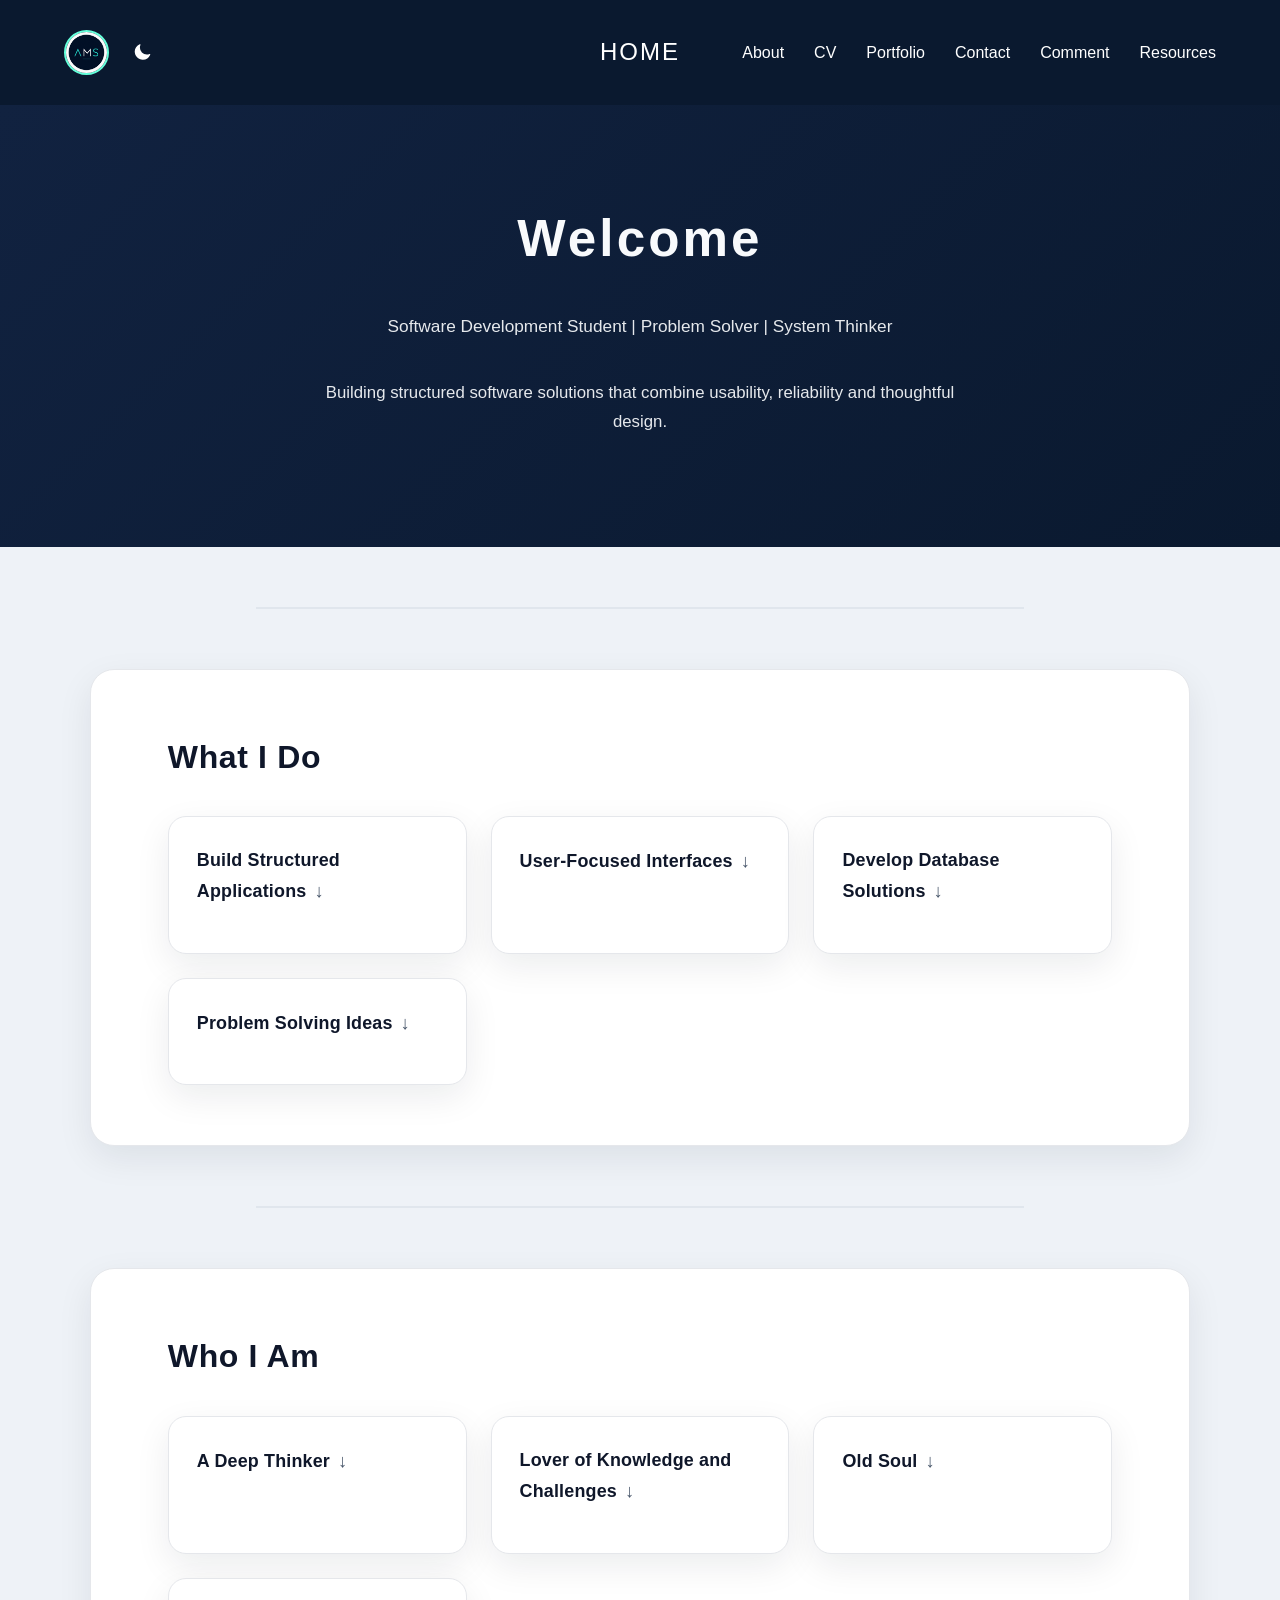
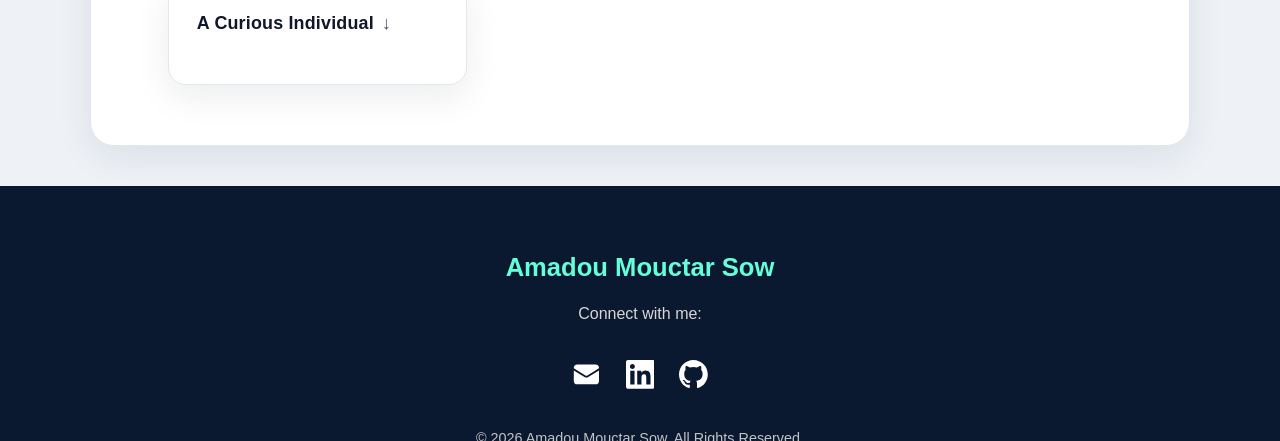
==== index.html @ 2d2f686d "Add files via upload" ====
<!DOCTYPE html>
<html lang="en">
<head>
<meta charset="UTF-8">
<title>Home | Amadou Mouctar Sow</title>
<meta name="viewport" content="width=device-width, initial-scale=1.0">
<meta name="referrer" content="strict-origin-when-cross-origin">
<link rel="icon" type="image/png" sizes="32x32" href="assets/images/logo_2.png?v=1">
<link rel="icon" type="image/png" sizes="16x16" href="assets/images/logo_2.png?v=1">
<link rel="apple-touch-icon" href="assets/images/logo_2.png?v=1">
<!--css-->
<link rel="stylesheet" href="assets/index/index.css">
<!--logo-->
<link rel="icon" type="image/svg+xml" href="assets/images/logo_2.png?v=1">
<!--darkmode-->
<link rel="stylesheet" href="assets/darkmode/darkmode.css"><script>if(localStorage.getItem("theme")==="dark")document.documentElement.classList.add("dark-mode");</script>
</head>

<body>

<!-- ================= NAVIGATION ================= -->
<nav class="navbar" role="navigation" aria-label="Main Navigation">
    <div class="nav-container">
        <div class="nav-brand">
            <!--logo top nav-->
            <a href="index.html" class="logo">
                <img src="assets/images/logo_2.png" alt="Amadou Mouctar Sow" class="logo-img">
            </a>
            <button id="darkModeToggle" aria-label="Toggle dark mode" class="dark-toggle" data-icon="moon"></button>
        </div>
        <div class="page-title">Home</div>
        <ul class="nav-links">
            <li><a href="../Webpage-main/webPages/about.html">About</a></li>
            <li><a href="../Webpage-main/webPages/cv.html">CV</a></li>
            <li><a href="../Webpage-main/webPages/portfolio.html">Portfolio</a></li>
            <li><a href="../Webpage-main/webPages/contact.html">Contact</a></li>
            <li><a href="../Webpage-main/webPages/comment.html">Comment</a></li>
            <li><a href="../Webpage-main/webPages/Saveforlater.html">Resources</a></li>
        </ul>
    </div>
</nav>

<!-- ================= HERO ================= -->
<header class="about-hero" role="banner">
    <h1>Welcome</h1>
    <p>Software Development Student | Problem Solver | System Thinker</p>
<p style='text-align:center;padding:20px 40px;font-size:1.05rem;'>Building structured software solutions that combine usability, reliability and thoughtful design.</p></header>

<hr class="section-divider">

<main>

<!-- ================= WHAT I DO ================= -->
<section class="skills-section" aria-labelledby="skills-heading">
    <h2 id="skills-heading">What I Do</h2>

    <div class="skills-grid">

        <!-- CARD 1 -->
        <article class="skill-card" tabindex="0" role="button" aria-expanded="false">
            <h3>Build Structured Applications</h3>
            <div class="skill-desc" aria-hidden="true">
                <p>
                    Creating applications, software and programs that are tailor-suited 
                    to fulfil client requirements, with a strong focus on structure, 
                    maintainability, and efficiency.
                </p>
            </div>
        </article>

        <!-- CARD 2 -->
        <article class="skill-card" tabindex="0" role="button" aria-expanded="false">
            <h3>User-Focused Interfaces</h3>
            <div class="skill-desc" aria-hidden="true">
                <p>
                    Designing systems with usability and accessibility in mind, ensuring 
                    intuitive interaction and a positive user experience.
                </p>
            </div>
        </article>

        <!-- CARD 3 -->
        <article class="skill-card" tabindex="0" role="button" aria-expanded="false">
            <h3>Develop Database Solutions</h3>
            <div class="skill-desc" aria-hidden="true">
                <p>
                    Building efficient data structures that support storage, retrieval, 
                    and long-term scalability of information systems.
                </p>
            </div>
        </article>

        <!-- CARD 4 -->
        <article class="skill-card" tabindex="0" role="button" aria-expanded="false">
            <h3>Problem Solving Ideas</h3>
            <div class="skill-desc" aria-hidden="true">
                <p>
                    Applying stakeholder requirements and available technologies to 
                    design structured, effective and practical solutions.
                </p>
            </div>
        </article>

    </div>
</section>

<hr class="section-divider">

<!-- ================= WHO I AM ================= -->
<section class="skills-section" aria-labelledby="identity-heading">
    <h2 id="identity-heading">Who I Am</h2>

    <div class="skills-grid">

        <!-- CARD 1 -->
        <article class="skill-card" tabindex="0" role="button" aria-expanded="false">
            <h3>A Deep Thinker</h3>
            <div class="skill-desc" aria-hidden="true">
                <p>
                    I am seldom satisfied with surface-level understanding. I explore 
                    topics in depth to gain meaningful and well-rounded insights.
                </p>
                <small>
                    “Question deeply to separate truth from illusion.” — Inspired by Carl Sagan
                </small>
            </div>
        </article>

        <!-- CARD 2 -->
        <article class="skill-card" tabindex="0" role="button" aria-expanded="false">
            <h3>Lover of Knowledge and Challenges</h3>
            <div class="skill-desc" aria-hidden="true">
                <p>
                    I actively seek opportunities to learn, apply knowledge, and grow 
                    through challenges and continuous improvement.
                </p>
                <small>
                    “Develop a passion for learning. If you do, you will never cease to grow.” — Anthony J. D’Angelo
                </small>
            </div>
        </article>

        <!-- CARD 3 -->
        <article class="skill-card" tabindex="0" role="button" aria-expanded="false">
            <h3>Old Soul</h3>
            <div class="skill-desc" aria-hidden="true">
                <p>
                    I value simplicity, meaningful conversations, and the depth of 
                    human connection over superficial experiences.
                </p>
                <small>
                    “Richness is not having many possessions, but being content within oneself.” — Prophet Muhammad ﷺ
                </small>
            </div>
        </article>

        <!-- CARD 4 -->
        <article class="skill-card" tabindex="0" role="button" aria-expanded="false">
            <h3>A Curious Individual</h3>
            <div class="skill-desc" aria-hidden="true">
                <p>
                    I am driven by curiosity and a desire to continuously explore, 
                    understand, and expand my knowledge of the world.
                </p>
                <small>
                    “I have no special talents. I am only very, very curious.” — Albert Einstein
                </small>
            </div>
        </article>

    </div>
</section>

</main>

<!-- ================= FOOTER ================= -->

<footer class="footer">
    <p class="footer-name">Amadou Mouctar Sow</p>
    <p class="footer-text">Connect with me:</p>
    <div class="footer-social">

        <!-- Email -->
        <a href="mailto:horizonsow@gmail.com" aria-label="Email" data-icon="envelope"></a>

        <!-- LinkedIn -->
        <a href="https://www.linkedin.com/in/amadou-sow-9b490b203"
           target="_blank"
           rel="noopener noreferrer"
           aria-label="LinkedIn"
           data-icon="linkedin"></a>

        <!-- GitHub -->
        <a href="https://github.com/darkhorizonfxr53"
           target="_blank"
           rel="noopener noreferrer"
           aria-label="GitHub"
           data-icon="github"></a>

    </div>

    <p class="footer-copy">© 2026 Amadou Mouctar Sow. All Rights Reserved.</p>

</footer>

<button id="backToTop" aria-label="Back to top">↑</button>
<!--JS files-->
<script src="../Webpage-main/assets/index/index.js"></script>
<script src="../Webpage-main/assets/icons/icons.js"></script>
<script src="../Webpage-main/assets/darkmode/darkmode.js"></script>

</body>
</html>
---- assets/index/index.css ----
/* ============================= */
/* 1. RESET & BASE STYLES */
/* ============================= */

* {
    margin: 0;
    padding: 0;
    box-sizing: border-box;
}

body {
    font-family: 'Segoe UI', Tahoma, Geneva, Verdana, sans-serif;
    background-color: var(--bg);
    color: var(--text);
    line-height: 1.7;
    transition: background 0.35s ease, color 0.35s ease;
}

/* ============================= */
/* 2. NAVIGATION */
/* ============================= */

.navbar {
    background-color: var(--navbar);
    padding: 18px 0;
    position: sticky;
    top: 0;
    z-index: 1000;
    backdrop-filter: blur(1000px);
    padding: 30px 0;
    transition: all 0.4s ease;
}

.nav-links{
    justify-self: end;
}

.nav-container {
    width: 90%;
    margin: auto;
    display: grid;
    grid-template-columns: 1fr auto 1fr;
    align-items: center;
}

.logo {
    display: flex;
    align-items: center;
    text-decoration: none;
}

.logo-img {
    width: 45px;
    height: 45px;
    border-radius: 50%;
    object-fit: cover;
    border: 2px solid #64ffda;
    transition: all 0.3s ease;
}

.logo-img:hover {
    transform: scale(1.1);
}

.navbar.shrink .logo-img {
    width: 40px;
    height: 40px;
}
.page-title{
    color: white;
    font-size: 1.5rem;
    font-weight: 500;
    letter-spacing: 2px;
    padding: 0 40px;
    text-transform: uppercase;
    transition: all 0.4s ease;
}

.nav-links {
    list-style: none;
    display: flex;
    gap: 30px;
    justify-self: end;
}

.nav-links a {
    text-decoration: none;
    color: white;
    font-weight: 500;
    transition: color 0.3s ease;
}

.nav-links a:hover,
.nav-links .active {
    color: #64ffda;
}

/* ============================= */
/* 3. Shrunk navbar */
/* ============================= */
.navbar.shrink {
    padding: 12px 0;
}

.navbar.shrink .logo {
    font-size: 1rem;
}

.navbar.shrink .page-title {
    font-size: 1.1rem;
    letter-spacing: 1px;
    padding: 0 20px;
}
.navbar.shrink .nav-links{
    gap: 20px;
}

/* ============================= */
/* 3. HERO SECTION */
/* ============================= */

.about-hero {
    background: linear-gradient(135deg, #0f172a, #112240 55%, #0a192f);
    color: #f8fafc;
    text-align: center;
    padding: 90px 24px;
    min-height: 420px;
    display: flex;
    flex-direction: column;
    justify-content: center;
    gap: 18px;
}

.about-hero h1 {
    font-size: clamp(2.4rem, 4vw, 3.4rem);
    margin-bottom: 12px;
    letter-spacing: 0.06em;
}

.about-hero p {
    font-size: 1.08rem;
    max-width: 760px;
    margin: 0 auto;
    opacity: 0.92;
}

/* ============================= */
/* 4. SECTION DIVIDER */
/* ============================= */

.section-divider {
    width: 60%;
    margin: 60px auto;
    border: none;
    border-top: 2px solid #e0e6ed;
}

/* ============================= */
/* 5. SKILLS / CARDS SECTION */
/* ============================= */

.skills-section {
    background-color: #ffffff;
    border: 1px solid #e5e7eb;
    border-radius: 24px;
    box-shadow: 0 20px 60px rgba(15, 23, 42, 0.08);
    padding: 60px 6%;
    margin: 40px auto;
    max-width: 1100px;
    text-align: left;
}

.skills-section h2 {
    margin-bottom: 32px;
    font-size: 2rem;
    letter-spacing: 0.02em;
}

/* Grid Layout */
.skills-grid {
    display: grid;
    grid-template-columns: repeat(auto-fit, minmax(240px, 1fr));
    gap: 24px;
}

/* ============================= */
/* 6. INTERACTIVE SKILL CARDS */
/* ============================= */

.skill-card {
    background-color: #ffffff;
    border: 1px solid #e5e7eb;
    padding: 28px;
    border-radius: 18px;
    box-shadow: 0 8px 30px rgba(15, 23, 42, 0.06);

    cursor: pointer;
    position: relative;

    transition: transform 0.3s ease, box-shadow 0.3s ease, border-color 0.3s ease;
}

/* Hover Effect */
.skill-card:hover {
    transform: translateY(-6px) scale(1.01);
    box-shadow: 0 0 0 1px rgba(100, 255, 218, 0.35), 0 20px 45px rgba(15, 23, 42, 0.14);
    border-color: #64ffda;
}

/* Title Layout */
.skill-card h3 {
    font-size: 1.12rem;
    font-weight: 600;
    letter-spacing: 0.01em;
    margin-bottom: 18px;
}

/* Arrow Indicator */
.skill-card h3::after {
    content: "↓";
    font-size: 1.15rem;
    color: #475569;
    margin-left: 8px;
    display: inline-block;
    transition: transform 0.3s ease;
}

/* Rotate Arrow When Active */
.skill-card.active h3::after {
    transform: rotate(180deg);
}
.skill-card:focus{
    outline: 3px solid #7dd3fc;
    outline-offset: 4px;
}

/* Hidden Description */
.skill-desc {
    max-height: 0;
    overflow: hidden;
    opacity: 0;
    margin-top: 0;
    transition: 
        max-height 0.4s ease,
        opacity 0.3s ease,
        margin-top 0.3s ease;
}

/* Show Description */
.skill-card.active .skill-desc {
    max-height: 500px;
    opacity: 1;
}

/* Text Styling */
.skill-desc p,
.skill-desc small {
    font-weight: 400;
    font-size: 0.97rem;
    color: #475569;
}

.skill-desc small {
    display: block;
    margin-top: 14px;
    color: #64748b;
}

/* Scrollbar Styling */
.skill-desc::-webkit-scrollbar {
    width: 6px;
}

.skill-desc::-webkit-scrollbar-thumb {
    background-color: #64ffda;
    border-radius: 10px;
}

/* ============================= */
/* 7. FOOTER */
/* ============================= */

.footer {
    text-align: center;
    padding: 60px 20px 30px;
    background-color: var(--navbar);
    color: white;
}

.footer-name {
    font-size: 1.6rem;
    font-weight: 600;
    color: #64ffda;
    margin-bottom: 10px;
}

.footer-text {
    color: #d7d7d7;
    margin-bottom: 25px;
}

.footer-social {
    display: flex;
    justify-content: center;
    gap: 25px;
    margin-bottom: 25px;
}

.footer-social a,
.footer-social a:link,
.footer-social a:visited {
    color: white;
    font-size: 1.8rem;
    transition: all 0.3s ease;
    text-decoration: none;
}

/* hover effect */
.footer-social a:hover,
.footer-social a:hover i {
    color: #64ffda;
    transform: translateY(-5px) scale(1.1);
}

/* prevent ugly visited colors */
.footer-social a:visited {
    color: white;
}

.footer-copy {
    font-size: 0.9rem;
    color: #d7d7d7;
    opacity: 0.9;
}

/* ============================= */
/* 8. BACK TO TOP BUTTON */
/* ============================= */

#backToTop {
    position: fixed;
    bottom: 32px;
    right: 32px;
    background-color: #64ffda;
    color: #0f172a;
    border: none;
    padding: 14px 18px;
    font-size: 18px;
    font-weight: 700;
    border-radius: 50%;
    box-shadow: 0 20px 40px rgba(15, 23, 42, 0.18);
    transition: transform 0.25s ease, opacity 0.25s ease;
}

#backToTop:hover {
    transform: translateY(-4px);
}

/* Smooth Scroll */
html {
    scroll-behavior: smooth;
}

/* ============================= */
/* 9. RESPONSIVE DESIGN */
/* ============================= */

@media screen and (max-width: 768px) {

    .nav-links {
        gap: 20px;
    }

    .skills-section {
        padding: 50px 5%;
    }

    .about-hero {
        padding: 80px 20px;
    }
}
---- assets/darkmode/darkmode.css ----
/* =========================================
   THEME VARIABLES (LIGHT)
========================================= */
@import url("../icons/icons.css");
:root {
    --bg: #eef2f7;
    --surface: #ffffff;
    --surface-2: #f8fafc;
    --text: #0f172a;
    --text-light: #475569;

    --navbar: #0a192f;
    --hero: #112240;

    --border: #e5e7eb;
    --accent: #64ffda;

    --shadow: 0 12px 35px rgba(15, 23, 42, 0.08);
}

/* =========================================
   DARK MODE VARIABLES
========================================= */
html.dark-mode,
body.dark-mode {
    --bg: #0f172a;
    --surface: #172554;
    --surface-2: #1e293b;
    --text: #f8fafc;
    --text-light: #cbd5e1;

    --navbar: #020617;
    --hero: #020617;

    --border: #334155;

    --shadow: 0 15px 40px rgba(0, 0, 0, 0.45);
}

/* =========================================
   GLOBAL APPLY
========================================= */
body {
    background: var(--bg);
    color: var(--text);
    transition: background 0.35s ease, color 0.35s ease;
}

/* =========================================
   NAVBAR + LOGO + TOGGLE LAYOUT
========================================= */
.navbar {
    background: var(--navbar);
}

.nav-brand {
    display: flex;
    align-items: center;
    gap: 12px;
    justify-self: start;
}

/* =========================================
   HERO
========================================= */
.about-hero {
    background: linear-gradient(135deg, var(--hero), var(--navbar));
}

/* =========================================
   CARDS / SECTIONS (SHARED)
========================================= */
.skills-section,
.timeline-section,
.contact-section,
.contact-card,
.skill-card,
.about-main,
.section-card,
.overview-panel,
.overview-section,
.timeline-item,
.resources-main,
.resource-card,
.comment-section,
.comment-card,
.form-container,
.cv-section,
.cv-viewer,
.widget,
.sidebar {
    background: var(--surface);
    color: var(--text);
    border-color: var(--border);
}

.skills-section,
.skill-card,
.contact-card,
.section-card,
.overview-panel,
.resource-card,
.comment-card,
.form-container,
.timeline-item {
    box-shadow: var(--shadow);
}

/* Alternate section backgrounds */
html.dark-mode .timeline-section,
body.dark-mode .timeline-section {
    background-color: var(--surface-2);
}

html.dark-mode .about-main,
html.dark-mode .resources-main,
html.dark-mode .comment-section,
body.dark-mode .about-main,
body.dark-mode .resources-main,
body.dark-mode .comment-section {
    background-color: var(--bg);
}

html.dark-mode .skills-section,
body.dark-mode .skills-section {
    background-color: var(--surface);
    border-color: var(--border);
}

html.dark-mode .skill-card,
body.dark-mode .skill-card {
    background-color: var(--surface);
    border: 1px solid var(--border);
}

html.dark-mode .resource-card,
body.dark-mode .resource-card {
    background-color: var(--surface-2);
}

html.dark-mode .img-box,
body.dark-mode .img-box {
    background: var(--surface);
}

/* text contrast */
.skill-desc p,
.timeline-item p,
.about-description p,
.contact-item p,
.resource-card p,
.resource-card h3,
.about-description h2,
.section-card h2,
.overview-panel p,
.cv-section p {
    color: var(--text-light);
}

html.dark-mode .resource-card h3,
html.dark-mode .about-description h2,
html.dark-mode .section-card h2,
body.dark-mode .resource-card h3,
body.dark-mode .about-description h2,
body.dark-mode .section-card h2 {
    color: var(--text);
}

html.dark-mode .skill-card h3::after,
body.dark-mode .skill-card h3::after {
    color: var(--text-light);
}

html.dark-mode .section-divider,
body.dark-mode .section-divider {
    border-top-color: var(--border);
}

html.dark-mode .about-hero a,
body.dark-mode .about-hero a {
    color: var(--accent);
}

html.dark-mode input,
html.dark-mode textarea,
html.dark-mode select,
body.dark-mode input,
body.dark-mode textarea,
body.dark-mode select {
    background-color: var(--surface-2);
    color: var(--text);
    border-color: var(--border);
}

/* =========================================
   FOOTER
========================================= */
footer,
.footer {
    background: var(--navbar);
    color: white;
}

/* =========================================
   DARK MODE TOGGLE BUTTON
========================================= */
.dark-toggle {
    width: 42px;
    height: 42px;
    border-radius: 50%;
    border: none;
    background: transparent;
    color: white;
    cursor: pointer;
    display: flex;
    align-items: center;
    justify-content: center;
    flex-shrink: 0;
    transition: 0.3s ease;
}

.dark-toggle:hover {
    background: rgba(100, 255, 218, 0.15);
    transform: scale(1.1);
}
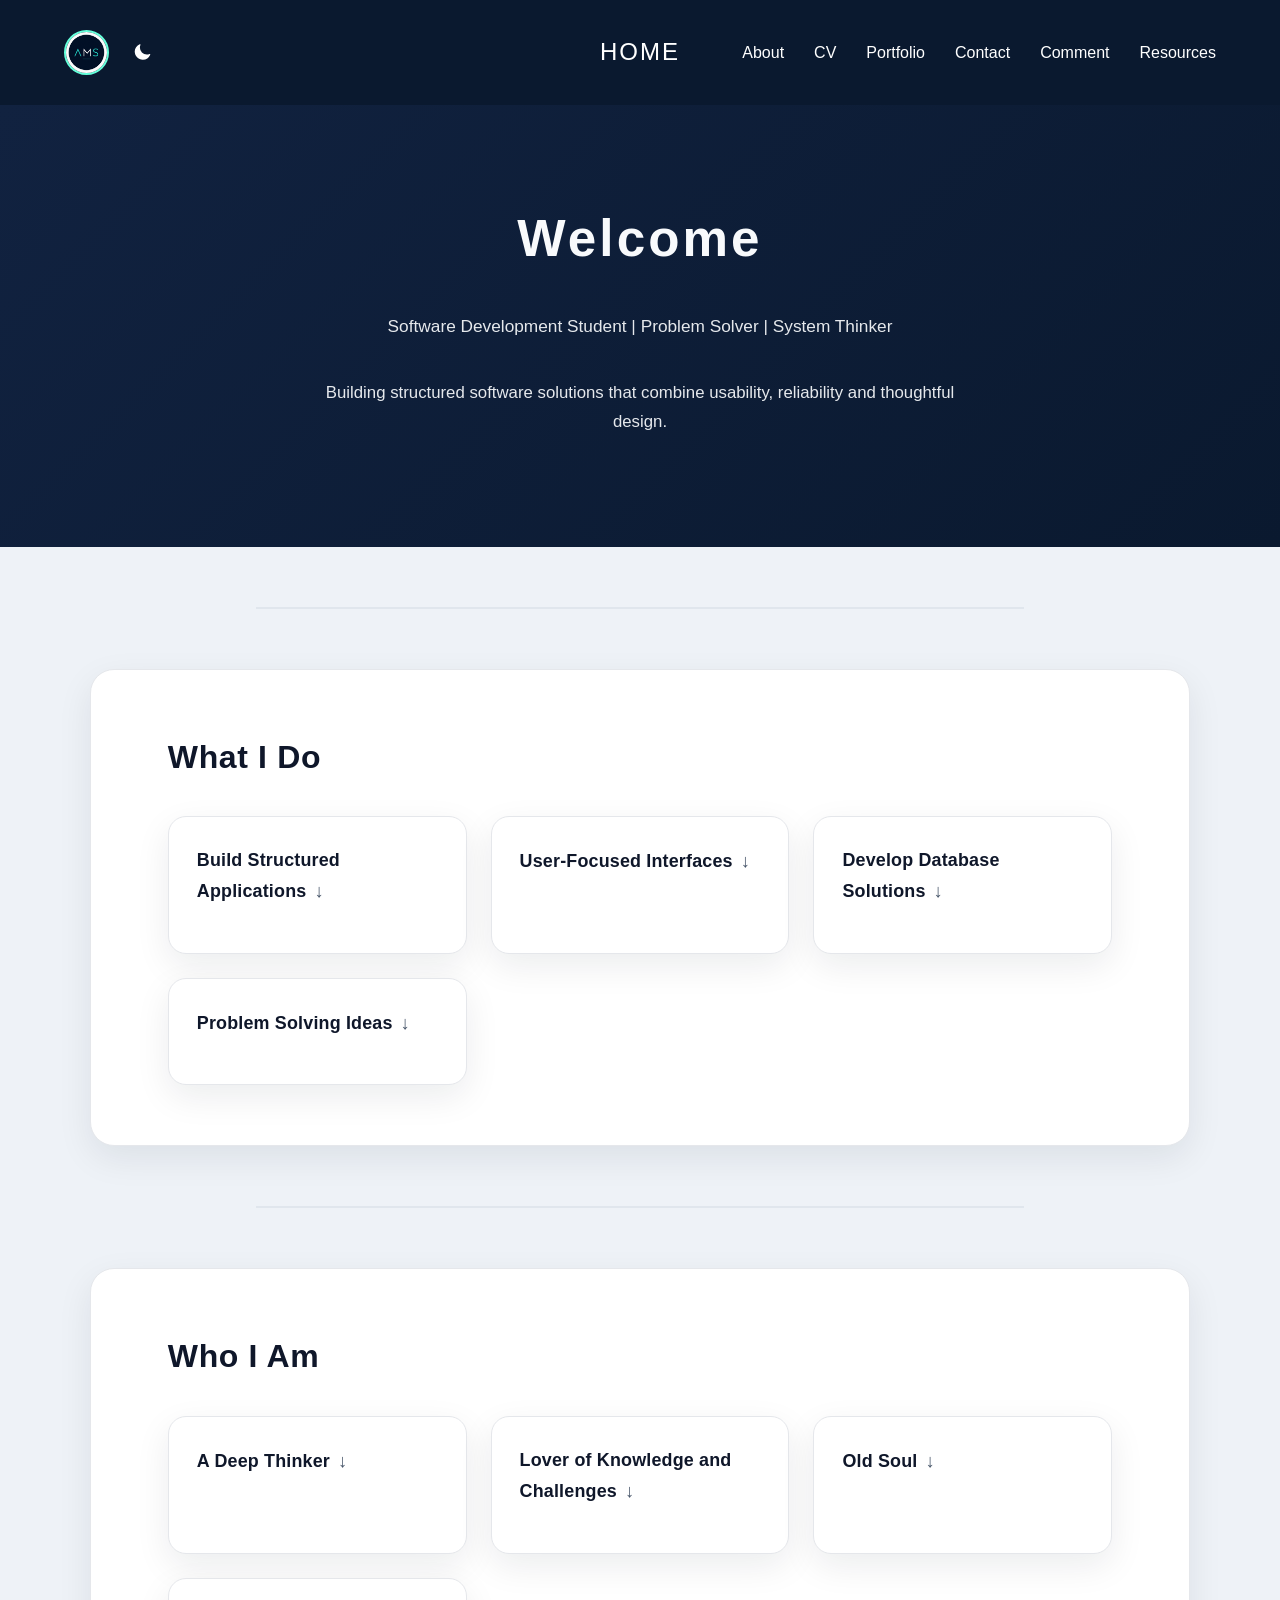
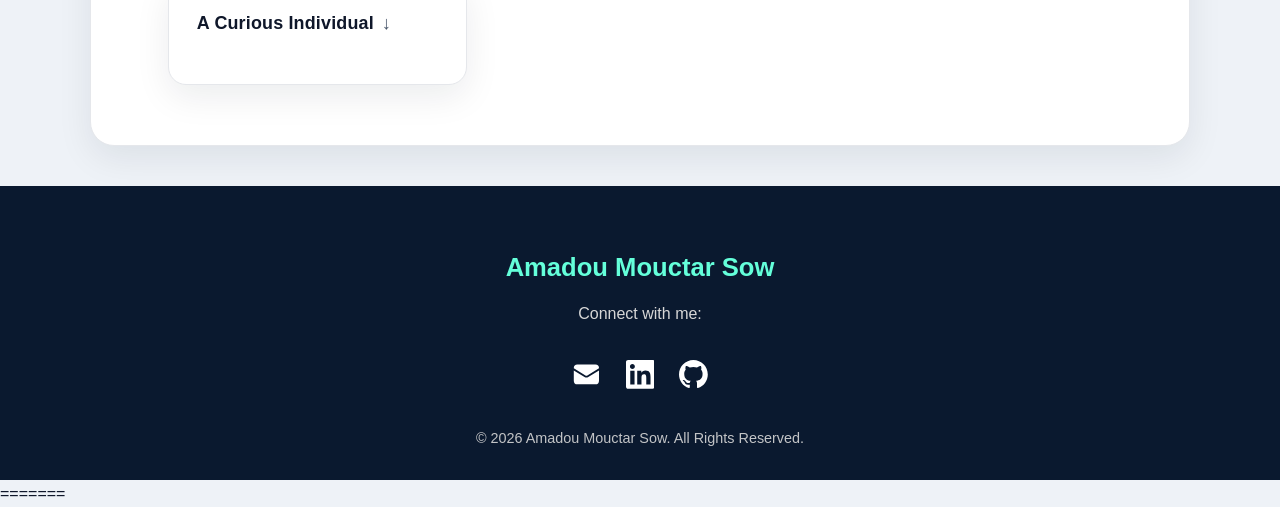
==== commit 4fc4afeb: "Inital Website" ====
--- a/index.html
+++ b/index.html
@@ -2,18 +2,17 @@
 <html lang="en">
 <head>
 <meta charset="UTF-8">
+<meta name="viewport" content="width=device-width, initial-scale=1.0">
 <title>Home | Amadou Mouctar Sow</title>
-<meta name="viewport" content="width=device-width, initial-scale=1.0">
 <meta name="referrer" content="strict-origin-when-cross-origin">
 <link rel="icon" type="image/png" sizes="32x32" href="assets/images/logo_2.png?v=1">
 <link rel="icon" type="image/png" sizes="16x16" href="assets/images/logo_2.png?v=1">
 <link rel="apple-touch-icon" href="assets/images/logo_2.png?v=1">
-<!--css-->
+<link rel="icon" type="image/svg+xml" href="./assets/images/favicon.svg">
 <link rel="stylesheet" href="assets/index/index.css">
-<!--logo-->
-<link rel="icon" type="image/svg+xml" href="assets/images/logo_2.png?v=1">
-<!--darkmode-->
-<link rel="stylesheet" href="assets/darkmode/darkmode.css"><script>if(localStorage.getItem("theme")==="dark")document.documentElement.classList.add("dark-mode");</script>
+<!-- <link rel="icon" type="image/svg+xml" href="assets/images/logo_2.png?v=1"> -->
+<link rel="stylesheet" href="assets/darkmode/darkmode.css">
+<script>if(localStorage.getItem("theme")==="dark")document.documentElement.classList.add("dark-mode");</script>
 </head>
 
 <body>
@@ -22,21 +21,31 @@
 <nav class="navbar" role="navigation" aria-label="Main Navigation">
     <div class="nav-container">
         <div class="nav-brand">
-            <!--logo top nav-->
+
+            <!-- Logo -->
             <a href="index.html" class="logo">
-                <img src="assets/images/logo_2.png" alt="Amadou Mouctar Sow" class="logo-img">
+                <img src="assets/images/logo_2.png"
+                     alt="Amadou Mouctar Sow"
+                     class="logo-img">
             </a>
-            <button id="darkModeToggle" aria-label="Toggle dark mode" class="dark-toggle" data-icon="moon"></button>
+            <!-- Dark Mode -->
+            <button id="darkModeToggle"
+                    aria-label="Toggle dark mode"
+                    class="dark-toggle"
+                    data-icon="moon">
+            </button>
         </div>
         <div class="page-title">Home</div>
+
         <ul class="nav-links">
-            <li><a href="../Webpage-main/webPages/about.html">About</a></li>
-            <li><a href="../Webpage-main/webPages/cv.html">CV</a></li>
-            <li><a href="../Webpage-main/webPages/portfolio.html">Portfolio</a></li>
-            <li><a href="../Webpage-main/webPages/contact.html">Contact</a></li>
-            <li><a href="../Webpage-main/webPages/comment.html">Comment</a></li>
-            <li><a href="../Webpage-main/webPages/Saveforlater.html">Resources</a></li>
+            <li><a href="webPages/about.html">About</a></li>
+            <li><a href="webPages/cv.html">CV</a></li>
+            <li><a href="webPages/portfolio.html">Portfolio</a></li>
+            <li><a href="webPages/contact.html">Contact</a></li>
+            <li><a href="webPages/comment.html">Comment</a></li>
+            <li><a href="webPages/Saveforlater.html">Resources</a></li>
         </ul>
+
     </div>
 </nav>
 
@@ -205,9 +214,11 @@
 
 <button id="backToTop" aria-label="Back to top">↑</button>
 <!--JS files-->
-<script src="../Webpage-main/assets/index/index.js"></script>
-<script src="../Webpage-main/assets/icons/icons.js"></script>
-<script src="../Webpage-main/assets/darkmode/darkmode.js"></script>
+=======
+<script src="assets/index/index.js"></script>
+<script src="assets/icons/icons.js"></script>
+<script src="assets/darkmode/darkmode.js"></script>
 
 </body>
-</html>+</html>
+
--- a/assets/index/index.css
+++ b/assets/index/index.css
@@ -1,381 +1,381 @@
-/* ============================= */
-/* 1. RESET & BASE STYLES */
-/* ============================= */
-
-* {
-    margin: 0;
-    padding: 0;
-    box-sizing: border-box;
-}
-
-body {
-    font-family: 'Segoe UI', Tahoma, Geneva, Verdana, sans-serif;
-    background-color: var(--bg);
-    color: var(--text);
-    line-height: 1.7;
-    transition: background 0.35s ease, color 0.35s ease;
-}
-
-/* ============================= */
-/* 2. NAVIGATION */
-/* ============================= */
-
-.navbar {
-    background-color: var(--navbar);
-    padding: 18px 0;
-    position: sticky;
-    top: 0;
-    z-index: 1000;
-    backdrop-filter: blur(1000px);
-    padding: 30px 0;
-    transition: all 0.4s ease;
-}
-
-.nav-links{
-    justify-self: end;
-}
-
-.nav-container {
-    width: 90%;
-    margin: auto;
-    display: grid;
-    grid-template-columns: 1fr auto 1fr;
-    align-items: center;
-}
-
-.logo {
-    display: flex;
-    align-items: center;
-    text-decoration: none;
-}
-
-.logo-img {
-    width: 45px;
-    height: 45px;
-    border-radius: 50%;
-    object-fit: cover;
-    border: 2px solid #64ffda;
-    transition: all 0.3s ease;
-}
-
-.logo-img:hover {
-    transform: scale(1.1);
-}
-
-.navbar.shrink .logo-img {
-    width: 40px;
-    height: 40px;
-}
-.page-title{
-    color: white;
-    font-size: 1.5rem;
-    font-weight: 500;
-    letter-spacing: 2px;
-    padding: 0 40px;
-    text-transform: uppercase;
-    transition: all 0.4s ease;
-}
-
-.nav-links {
-    list-style: none;
-    display: flex;
-    gap: 30px;
-    justify-self: end;
-}
-
-.nav-links a {
-    text-decoration: none;
-    color: white;
-    font-weight: 500;
-    transition: color 0.3s ease;
-}
-
-.nav-links a:hover,
-.nav-links .active {
-    color: #64ffda;
-}
-
-/* ============================= */
-/* 3. Shrunk navbar */
-/* ============================= */
-.navbar.shrink {
-    padding: 12px 0;
-}
-
-.navbar.shrink .logo {
-    font-size: 1rem;
-}
-
-.navbar.shrink .page-title {
-    font-size: 1.1rem;
-    letter-spacing: 1px;
-    padding: 0 20px;
-}
-.navbar.shrink .nav-links{
-    gap: 20px;
-}
-
-/* ============================= */
-/* 3. HERO SECTION */
-/* ============================= */
-
-.about-hero {
-    background: linear-gradient(135deg, #0f172a, #112240 55%, #0a192f);
-    color: #f8fafc;
-    text-align: center;
-    padding: 90px 24px;
-    min-height: 420px;
-    display: flex;
-    flex-direction: column;
-    justify-content: center;
-    gap: 18px;
-}
-
-.about-hero h1 {
-    font-size: clamp(2.4rem, 4vw, 3.4rem);
-    margin-bottom: 12px;
-    letter-spacing: 0.06em;
-}
-
-.about-hero p {
-    font-size: 1.08rem;
-    max-width: 760px;
-    margin: 0 auto;
-    opacity: 0.92;
-}
-
-/* ============================= */
-/* 4. SECTION DIVIDER */
-/* ============================= */
-
-.section-divider {
-    width: 60%;
-    margin: 60px auto;
-    border: none;
-    border-top: 2px solid #e0e6ed;
-}
-
-/* ============================= */
-/* 5. SKILLS / CARDS SECTION */
-/* ============================= */
-
-.skills-section {
-    background-color: #ffffff;
-    border: 1px solid #e5e7eb;
-    border-radius: 24px;
-    box-shadow: 0 20px 60px rgba(15, 23, 42, 0.08);
-    padding: 60px 6%;
-    margin: 40px auto;
-    max-width: 1100px;
-    text-align: left;
-}
-
-.skills-section h2 {
-    margin-bottom: 32px;
-    font-size: 2rem;
-    letter-spacing: 0.02em;
-}
-
-/* Grid Layout */
-.skills-grid {
-    display: grid;
-    grid-template-columns: repeat(auto-fit, minmax(240px, 1fr));
-    gap: 24px;
-}
-
-/* ============================= */
-/* 6. INTERACTIVE SKILL CARDS */
-/* ============================= */
-
-.skill-card {
-    background-color: #ffffff;
-    border: 1px solid #e5e7eb;
-    padding: 28px;
-    border-radius: 18px;
-    box-shadow: 0 8px 30px rgba(15, 23, 42, 0.06);
-
-    cursor: pointer;
-    position: relative;
-
-    transition: transform 0.3s ease, box-shadow 0.3s ease, border-color 0.3s ease;
-}
-
-/* Hover Effect */
-.skill-card:hover {
-    transform: translateY(-6px) scale(1.01);
-    box-shadow: 0 0 0 1px rgba(100, 255, 218, 0.35), 0 20px 45px rgba(15, 23, 42, 0.14);
-    border-color: #64ffda;
-}
-
-/* Title Layout */
-.skill-card h3 {
-    font-size: 1.12rem;
-    font-weight: 600;
-    letter-spacing: 0.01em;
-    margin-bottom: 18px;
-}
-
-/* Arrow Indicator */
-.skill-card h3::after {
-    content: "↓";
-    font-size: 1.15rem;
-    color: #475569;
-    margin-left: 8px;
-    display: inline-block;
-    transition: transform 0.3s ease;
-}
-
-/* Rotate Arrow When Active */
-.skill-card.active h3::after {
-    transform: rotate(180deg);
-}
-.skill-card:focus{
-    outline: 3px solid #7dd3fc;
-    outline-offset: 4px;
-}
-
-/* Hidden Description */
-.skill-desc {
-    max-height: 0;
-    overflow: hidden;
-    opacity: 0;
-    margin-top: 0;
-    transition: 
-        max-height 0.4s ease,
-        opacity 0.3s ease,
-        margin-top 0.3s ease;
-}
-
-/* Show Description */
-.skill-card.active .skill-desc {
-    max-height: 500px;
-    opacity: 1;
-}
-
-/* Text Styling */
-.skill-desc p,
-.skill-desc small {
-    font-weight: 400;
-    font-size: 0.97rem;
-    color: #475569;
-}
-
-.skill-desc small {
-    display: block;
-    margin-top: 14px;
-    color: #64748b;
-}
-
-/* Scrollbar Styling */
-.skill-desc::-webkit-scrollbar {
-    width: 6px;
-}
-
-.skill-desc::-webkit-scrollbar-thumb {
-    background-color: #64ffda;
-    border-radius: 10px;
-}
-
-/* ============================= */
-/* 7. FOOTER */
-/* ============================= */
-
-.footer {
-    text-align: center;
-    padding: 60px 20px 30px;
-    background-color: var(--navbar);
-    color: white;
-}
-
-.footer-name {
-    font-size: 1.6rem;
-    font-weight: 600;
-    color: #64ffda;
-    margin-bottom: 10px;
-}
-
-.footer-text {
-    color: #d7d7d7;
-    margin-bottom: 25px;
-}
-
-.footer-social {
-    display: flex;
-    justify-content: center;
-    gap: 25px;
-    margin-bottom: 25px;
-}
-
-.footer-social a,
-.footer-social a:link,
-.footer-social a:visited {
-    color: white;
-    font-size: 1.8rem;
-    transition: all 0.3s ease;
-    text-decoration: none;
-}
-
-/* hover effect */
-.footer-social a:hover,
-.footer-social a:hover i {
-    color: #64ffda;
-    transform: translateY(-5px) scale(1.1);
-}
-
-/* prevent ugly visited colors */
-.footer-social a:visited {
-    color: white;
-}
-
-.footer-copy {
-    font-size: 0.9rem;
-    color: #d7d7d7;
-    opacity: 0.9;
-}
-
-/* ============================= */
-/* 8. BACK TO TOP BUTTON */
-/* ============================= */
-
-#backToTop {
-    position: fixed;
-    bottom: 32px;
-    right: 32px;
-    background-color: #64ffda;
-    color: #0f172a;
-    border: none;
-    padding: 14px 18px;
-    font-size: 18px;
-    font-weight: 700;
-    border-radius: 50%;
-    box-shadow: 0 20px 40px rgba(15, 23, 42, 0.18);
-    transition: transform 0.25s ease, opacity 0.25s ease;
-}
-
-#backToTop:hover {
-    transform: translateY(-4px);
-}
-
-/* Smooth Scroll */
-html {
-    scroll-behavior: smooth;
-}
-
-/* ============================= */
-/* 9. RESPONSIVE DESIGN */
-/* ============================= */
-
-@media screen and (max-width: 768px) {
-
-    .nav-links {
-        gap: 20px;
-    }
-
-    .skills-section {
-        padding: 50px 5%;
-    }
-
-    .about-hero {
-        padding: 80px 20px;
-    }
+/* ============================= */
+/* 1. RESET & BASE STYLES */
+/* ============================= */
+
+* {
+    margin: 0;
+    padding: 0;
+    box-sizing: border-box;
+}
+
+body {
+    font-family: 'Segoe UI', Tahoma, Geneva, Verdana, sans-serif;
+    background-color: var(--bg);
+    color: var(--text);
+    line-height: 1.7;
+    transition: background 0.35s ease, color 0.35s ease;
+}
+
+/* ============================= */
+/* 2. NAVIGATION */
+/* ============================= */
+
+.navbar {
+    background-color: var(--navbar);
+    padding: 18px 0;
+    position: sticky;
+    top: 0;
+    z-index: 1000;
+    backdrop-filter: blur(1000px);
+    padding: 30px 0;
+    transition: all 0.4s ease;
+}
+
+.nav-links{
+    justify-self: end;
+}
+
+.nav-container {
+    width: 90%;
+    margin: auto;
+    display: grid;
+    grid-template-columns: 1fr auto 1fr;
+    align-items: center;
+}
+
+.logo {
+    display: flex;
+    align-items: center;
+    text-decoration: none;
+}
+
+.logo-img {
+    width: 45px;
+    height: 45px;
+    border-radius: 50%;
+    object-fit: cover;
+    border: 2px solid #64ffda;
+    transition: all 0.3s ease;
+}
+
+.logo-img:hover {
+    transform: scale(1.1);
+}
+
+.navbar.shrink .logo-img {
+    width: 40px;
+    height: 40px;
+}
+.page-title{
+    color: white;
+    font-size: 1.5rem;
+    font-weight: 500;
+    letter-spacing: 2px;
+    padding: 0 40px;
+    text-transform: uppercase;
+    transition: all 0.4s ease;
+}
+
+.nav-links {
+    list-style: none;
+    display: flex;
+    gap: 30px;
+    justify-self: end;
+}
+
+.nav-links a {
+    text-decoration: none;
+    color: white;
+    font-weight: 500;
+    transition: color 0.3s ease;
+}
+
+.nav-links a:hover,
+.nav-links .active {
+    color: #64ffda;
+}
+
+/* ============================= */
+/* 3. Shrunk navbar */
+/* ============================= */
+.navbar.shrink {
+    padding: 12px 0;
+}
+
+.navbar.shrink .logo {
+    font-size: 1rem;
+}
+
+.navbar.shrink .page-title {
+    font-size: 1.1rem;
+    letter-spacing: 1px;
+    padding: 0 20px;
+}
+.navbar.shrink .nav-links{
+    gap: 20px;
+}
+
+/* ============================= */
+/* 3. HERO SECTION */
+/* ============================= */
+
+.about-hero {
+    background: linear-gradient(135deg, #0f172a, #112240 55%, #0a192f);
+    color: #f8fafc;
+    text-align: center;
+    padding: 90px 24px;
+    min-height: 420px;
+    display: flex;
+    flex-direction: column;
+    justify-content: center;
+    gap: 18px;
+}
+
+.about-hero h1 {
+    font-size: clamp(2.4rem, 4vw, 3.4rem);
+    margin-bottom: 12px;
+    letter-spacing: 0.06em;
+}
+
+.about-hero p {
+    font-size: 1.08rem;
+    max-width: 760px;
+    margin: 0 auto;
+    opacity: 0.92;
+}
+
+/* ============================= */
+/* 4. SECTION DIVIDER */
+/* ============================= */
+
+.section-divider {
+    width: 60%;
+    margin: 60px auto;
+    border: none;
+    border-top: 2px solid #e0e6ed;
+}
+
+/* ============================= */
+/* 5. SKILLS / CARDS SECTION */
+/* ============================= */
+
+.skills-section {
+    background-color: #ffffff;
+    border: 1px solid #e5e7eb;
+    border-radius: 24px;
+    box-shadow: 0 20px 60px rgba(15, 23, 42, 0.08);
+    padding: 60px 6%;
+    margin: 40px auto;
+    max-width: 1100px;
+    text-align: left;
+}
+
+.skills-section h2 {
+    margin-bottom: 32px;
+    font-size: 2rem;
+    letter-spacing: 0.02em;
+}
+
+/* Grid Layout */
+.skills-grid {
+    display: grid;
+    grid-template-columns: repeat(auto-fit, minmax(240px, 1fr));
+    gap: 24px;
+}
+
+/* ============================= */
+/* 6. INTERACTIVE SKILL CARDS */
+/* ============================= */
+
+.skill-card {
+    background-color: #ffffff;
+    border: 1px solid #e5e7eb;
+    padding: 28px;
+    border-radius: 18px;
+    box-shadow: 0 8px 30px rgba(15, 23, 42, 0.06);
+
+    cursor: pointer;
+    position: relative;
+
+    transition: transform 0.3s ease, box-shadow 0.3s ease, border-color 0.3s ease;
+}
+
+/* Hover Effect */
+.skill-card:hover {
+    transform: translateY(-6px) scale(1.01);
+    box-shadow: 0 0 0 1px rgba(100, 255, 218, 0.35), 0 20px 45px rgba(15, 23, 42, 0.14);
+    border-color: #64ffda;
+}
+
+/* Title Layout */
+.skill-card h3 {
+    font-size: 1.12rem;
+    font-weight: 600;
+    letter-spacing: 0.01em;
+    margin-bottom: 18px;
+}
+
+/* Arrow Indicator */
+.skill-card h3::after {
+    content: "↓";
+    font-size: 1.15rem;
+    color: #475569;
+    margin-left: 8px;
+    display: inline-block;
+    transition: transform 0.3s ease;
+}
+
+/* Rotate Arrow When Active */
+.skill-card.active h3::after {
+    transform: rotate(180deg);
+}
+.skill-card:focus{
+    outline: 3px solid #7dd3fc;
+    outline-offset: 4px;
+}
+
+/* Hidden Description */
+.skill-desc {
+    max-height: 0;
+    overflow: hidden;
+    opacity: 0;
+    margin-top: 0;
+    transition: 
+        max-height 0.4s ease,
+        opacity 0.3s ease,
+        margin-top 0.3s ease;
+}
+
+/* Show Description */
+.skill-card.active .skill-desc {
+    max-height: 500px;
+    opacity: 1;
+}
+
+/* Text Styling */
+.skill-desc p,
+.skill-desc small {
+    font-weight: 400;
+    font-size: 0.97rem;
+    color: #475569;
+}
+
+.skill-desc small {
+    display: block;
+    margin-top: 14px;
+    color: #64748b;
+}
+
+/* Scrollbar Styling */
+.skill-desc::-webkit-scrollbar {
+    width: 6px;
+}
+
+.skill-desc::-webkit-scrollbar-thumb {
+    background-color: #64ffda;
+    border-radius: 10px;
+}
+
+/* ============================= */
+/* 7. FOOTER */
+/* ============================= */
+
+.footer {
+    text-align: center;
+    padding: 60px 20px 30px;
+    background-color: var(--navbar);
+    color: white;
+}
+
+.footer-name {
+    font-size: 1.6rem;
+    font-weight: 600;
+    color: #64ffda;
+    margin-bottom: 10px;
+}
+
+.footer-text {
+    color: #d7d7d7;
+    margin-bottom: 25px;
+}
+
+.footer-social {
+    display: flex;
+    justify-content: center;
+    gap: 25px;
+    margin-bottom: 25px;
+}
+
+.footer-social a,
+.footer-social a:link,
+.footer-social a:visited {
+    color: white;
+    font-size: 1.8rem;
+    transition: all 0.3s ease;
+    text-decoration: none;
+}
+
+/* hover effect */
+.footer-social a:hover,
+.footer-social a:hover i {
+    color: #64ffda;
+    transform: translateY(-5px) scale(1.1);
+}
+
+/* prevent ugly visited colors */
+.footer-social a:visited {
+    color: white;
+}
+
+.footer-copy {
+    font-size: 0.9rem;
+    color: #d7d7d7;
+    opacity: 0.9;
+}
+
+/* ============================= */
+/* 8. BACK TO TOP BUTTON */
+/* ============================= */
+
+#backToTop {
+    position: fixed;
+    bottom: 32px;
+    right: 32px;
+    background-color: #64ffda;
+    color: #0f172a;
+    border: none;
+    padding: 14px 18px;
+    font-size: 18px;
+    font-weight: 700;
+    border-radius: 50%;
+    box-shadow: 0 20px 40px rgba(15, 23, 42, 0.18);
+    transition: transform 0.25s ease, opacity 0.25s ease;
+}
+
+#backToTop:hover {
+    transform: translateY(-4px);
+}
+
+/* Smooth Scroll */
+html {
+    scroll-behavior: smooth;
+}
+
+/* ============================= */
+/* 9. RESPONSIVE DESIGN */
+/* ============================= */
+
+@media screen and (max-width: 768px) {
+
+    .nav-links {
+        gap: 20px;
+    }
+
+    .skills-section {
+        padding: 50px 5%;
+    }
+
+    .about-hero {
+        padding: 80px 20px;
+    }
 }
--- a/assets/darkmode/darkmode.css
+++ b/assets/darkmode/darkmode.css
@@ -1,225 +1,225 @@
-/* =========================================
-   THEME VARIABLES (LIGHT)
-========================================= */
-@import url("../icons/icons.css");
-:root {
-    --bg: #eef2f7;
-    --surface: #ffffff;
-    --surface-2: #f8fafc;
-    --text: #0f172a;
-    --text-light: #475569;
-
-    --navbar: #0a192f;
-    --hero: #112240;
-
-    --border: #e5e7eb;
-    --accent: #64ffda;
-
-    --shadow: 0 12px 35px rgba(15, 23, 42, 0.08);
-}
-
-/* =========================================
-   DARK MODE VARIABLES
-========================================= */
-html.dark-mode,
-body.dark-mode {
-    --bg: #0f172a;
-    --surface: #172554;
-    --surface-2: #1e293b;
-    --text: #f8fafc;
-    --text-light: #cbd5e1;
-
-    --navbar: #020617;
-    --hero: #020617;
-
-    --border: #334155;
-
-    --shadow: 0 15px 40px rgba(0, 0, 0, 0.45);
-}
-
-/* =========================================
-   GLOBAL APPLY
-========================================= */
-body {
-    background: var(--bg);
-    color: var(--text);
-    transition: background 0.35s ease, color 0.35s ease;
-}
-
-/* =========================================
-   NAVBAR + LOGO + TOGGLE LAYOUT
-========================================= */
-.navbar {
-    background: var(--navbar);
-}
-
-.nav-brand {
-    display: flex;
-    align-items: center;
-    gap: 12px;
-    justify-self: start;
-}
-
-/* =========================================
-   HERO
-========================================= */
-.about-hero {
-    background: linear-gradient(135deg, var(--hero), var(--navbar));
-}
-
-/* =========================================
-   CARDS / SECTIONS (SHARED)
-========================================= */
-.skills-section,
-.timeline-section,
-.contact-section,
-.contact-card,
-.skill-card,
-.about-main,
-.section-card,
-.overview-panel,
-.overview-section,
-.timeline-item,
-.resources-main,
-.resource-card,
-.comment-section,
-.comment-card,
-.form-container,
-.cv-section,
-.cv-viewer,
-.widget,
-.sidebar {
-    background: var(--surface);
-    color: var(--text);
-    border-color: var(--border);
-}
-
-.skills-section,
-.skill-card,
-.contact-card,
-.section-card,
-.overview-panel,
-.resource-card,
-.comment-card,
-.form-container,
-.timeline-item {
-    box-shadow: var(--shadow);
-}
-
-/* Alternate section backgrounds */
-html.dark-mode .timeline-section,
-body.dark-mode .timeline-section {
-    background-color: var(--surface-2);
-}
-
-html.dark-mode .about-main,
-html.dark-mode .resources-main,
-html.dark-mode .comment-section,
-body.dark-mode .about-main,
-body.dark-mode .resources-main,
-body.dark-mode .comment-section {
-    background-color: var(--bg);
-}
-
-html.dark-mode .skills-section,
-body.dark-mode .skills-section {
-    background-color: var(--surface);
-    border-color: var(--border);
-}
-
-html.dark-mode .skill-card,
-body.dark-mode .skill-card {
-    background-color: var(--surface);
-    border: 1px solid var(--border);
-}
-
-html.dark-mode .resource-card,
-body.dark-mode .resource-card {
-    background-color: var(--surface-2);
-}
-
-html.dark-mode .img-box,
-body.dark-mode .img-box {
-    background: var(--surface);
-}
-
-/* text contrast */
-.skill-desc p,
-.timeline-item p,
-.about-description p,
-.contact-item p,
-.resource-card p,
-.resource-card h3,
-.about-description h2,
-.section-card h2,
-.overview-panel p,
-.cv-section p {
-    color: var(--text-light);
-}
-
-html.dark-mode .resource-card h3,
-html.dark-mode .about-description h2,
-html.dark-mode .section-card h2,
-body.dark-mode .resource-card h3,
-body.dark-mode .about-description h2,
-body.dark-mode .section-card h2 {
-    color: var(--text);
-}
-
-html.dark-mode .skill-card h3::after,
-body.dark-mode .skill-card h3::after {
-    color: var(--text-light);
-}
-
-html.dark-mode .section-divider,
-body.dark-mode .section-divider {
-    border-top-color: var(--border);
-}
-
-html.dark-mode .about-hero a,
-body.dark-mode .about-hero a {
-    color: var(--accent);
-}
-
-html.dark-mode input,
-html.dark-mode textarea,
-html.dark-mode select,
-body.dark-mode input,
-body.dark-mode textarea,
-body.dark-mode select {
-    background-color: var(--surface-2);
-    color: var(--text);
-    border-color: var(--border);
-}
-
-/* =========================================
-   FOOTER
-========================================= */
-footer,
-.footer {
-    background: var(--navbar);
-    color: white;
-}
-
-/* =========================================
-   DARK MODE TOGGLE BUTTON
-========================================= */
-.dark-toggle {
-    width: 42px;
-    height: 42px;
-    border-radius: 50%;
-    border: none;
-    background: transparent;
-    color: white;
-    cursor: pointer;
-    display: flex;
-    align-items: center;
-    justify-content: center;
-    flex-shrink: 0;
-    transition: 0.3s ease;
-}
-
-.dark-toggle:hover {
-    background: rgba(100, 255, 218, 0.15);
-    transform: scale(1.1);
-}
+/* =========================================
+   THEME VARIABLES (LIGHT)
+========================================= */
+@import url("../icons/icons.css");
+:root {
+    --bg: #eef2f7;
+    --surface: #ffffff;
+    --surface-2: #f8fafc;
+    --text: #0f172a;
+    --text-light: #475569;
+
+    --navbar: #0a192f;
+    --hero: #112240;
+
+    --border: #e5e7eb;
+    --accent: #64ffda;
+
+    --shadow: 0 12px 35px rgba(15, 23, 42, 0.08);
+}
+
+/* =========================================
+   DARK MODE VARIABLES
+========================================= */
+html.dark-mode,
+body.dark-mode {
+    --bg: #0f172a;
+    --surface: #172554;
+    --surface-2: #1e293b;
+    --text: #f8fafc;
+    --text-light: #cbd5e1;
+
+    --navbar: #020617;
+    --hero: #020617;
+
+    --border: #334155;
+
+    --shadow: 0 15px 40px rgba(0, 0, 0, 0.45);
+}
+
+/* =========================================
+   GLOBAL APPLY
+========================================= */
+body {
+    background: var(--bg);
+    color: var(--text);
+    transition: background 0.35s ease, color 0.35s ease;
+}
+
+/* =========================================
+   NAVBAR + LOGO + TOGGLE LAYOUT
+========================================= */
+.navbar {
+    background: var(--navbar);
+}
+
+.nav-brand {
+    display: flex;
+    align-items: center;
+    gap: 12px;
+    justify-self: start;
+}
+
+/* =========================================
+   HERO
+========================================= */
+.about-hero {
+    background: linear-gradient(135deg, var(--hero), var(--navbar));
+}
+
+/* =========================================
+   CARDS / SECTIONS (SHARED)
+========================================= */
+.skills-section,
+.timeline-section,
+.contact-section,
+.contact-card,
+.skill-card,
+.about-main,
+.section-card,
+.overview-panel,
+.overview-section,
+.timeline-item,
+.resources-main,
+.resource-card,
+.comment-section,
+.comment-card,
+.form-container,
+.cv-section,
+.cv-viewer,
+.widget,
+.sidebar {
+    background: var(--surface);
+    color: var(--text);
+    border-color: var(--border);
+}
+
+.skills-section,
+.skill-card,
+.contact-card,
+.section-card,
+.overview-panel,
+.resource-card,
+.comment-card,
+.form-container,
+.timeline-item {
+    box-shadow: var(--shadow);
+}
+
+/* Alternate section backgrounds */
+html.dark-mode .timeline-section,
+body.dark-mode .timeline-section {
+    background-color: var(--surface-2);
+}
+
+html.dark-mode .about-main,
+html.dark-mode .resources-main,
+html.dark-mode .comment-section,
+body.dark-mode .about-main,
+body.dark-mode .resources-main,
+body.dark-mode .comment-section {
+    background-color: var(--bg);
+}
+
+html.dark-mode .skills-section,
+body.dark-mode .skills-section {
+    background-color: var(--surface);
+    border-color: var(--border);
+}
+
+html.dark-mode .skill-card,
+body.dark-mode .skill-card {
+    background-color: var(--surface);
+    border: 1px solid var(--border);
+}
+
+html.dark-mode .resource-card,
+body.dark-mode .resource-card {
+    background-color: var(--surface-2);
+}
+
+html.dark-mode .img-box,
+body.dark-mode .img-box {
+    background: var(--surface);
+}
+
+/* text contrast */
+.skill-desc p,
+.timeline-item p,
+.about-description p,
+.contact-item p,
+.resource-card p,
+.resource-card h3,
+.about-description h2,
+.section-card h2,
+.overview-panel p,
+.cv-section p {
+    color: var(--text-light);
+}
+
+html.dark-mode .resource-card h3,
+html.dark-mode .about-description h2,
+html.dark-mode .section-card h2,
+body.dark-mode .resource-card h3,
+body.dark-mode .about-description h2,
+body.dark-mode .section-card h2 {
+    color: var(--text);
+}
+
+html.dark-mode .skill-card h3::after,
+body.dark-mode .skill-card h3::after {
+    color: var(--text-light);
+}
+
+html.dark-mode .section-divider,
+body.dark-mode .section-divider {
+    border-top-color: var(--border);
+}
+
+html.dark-mode .about-hero a,
+body.dark-mode .about-hero a {
+    color: var(--accent);
+}
+
+html.dark-mode input,
+html.dark-mode textarea,
+html.dark-mode select,
+body.dark-mode input,
+body.dark-mode textarea,
+body.dark-mode select {
+    background-color: var(--surface-2);
+    color: var(--text);
+    border-color: var(--border);
+}
+
+/* =========================================
+   FOOTER
+========================================= */
+footer,
+.footer {
+    background: var(--navbar);
+    color: white;
+}
+
+/* =========================================
+   DARK MODE TOGGLE BUTTON
+========================================= */
+.dark-toggle {
+    width: 42px;
+    height: 42px;
+    border-radius: 50%;
+    border: none;
+    background: transparent;
+    color: white;
+    cursor: pointer;
+    display: flex;
+    align-items: center;
+    justify-content: center;
+    flex-shrink: 0;
+    transition: 0.3s ease;
+}
+
+.dark-toggle:hover {
+    background: rgba(100, 255, 218, 0.15);
+    transform: scale(1.1);
+}
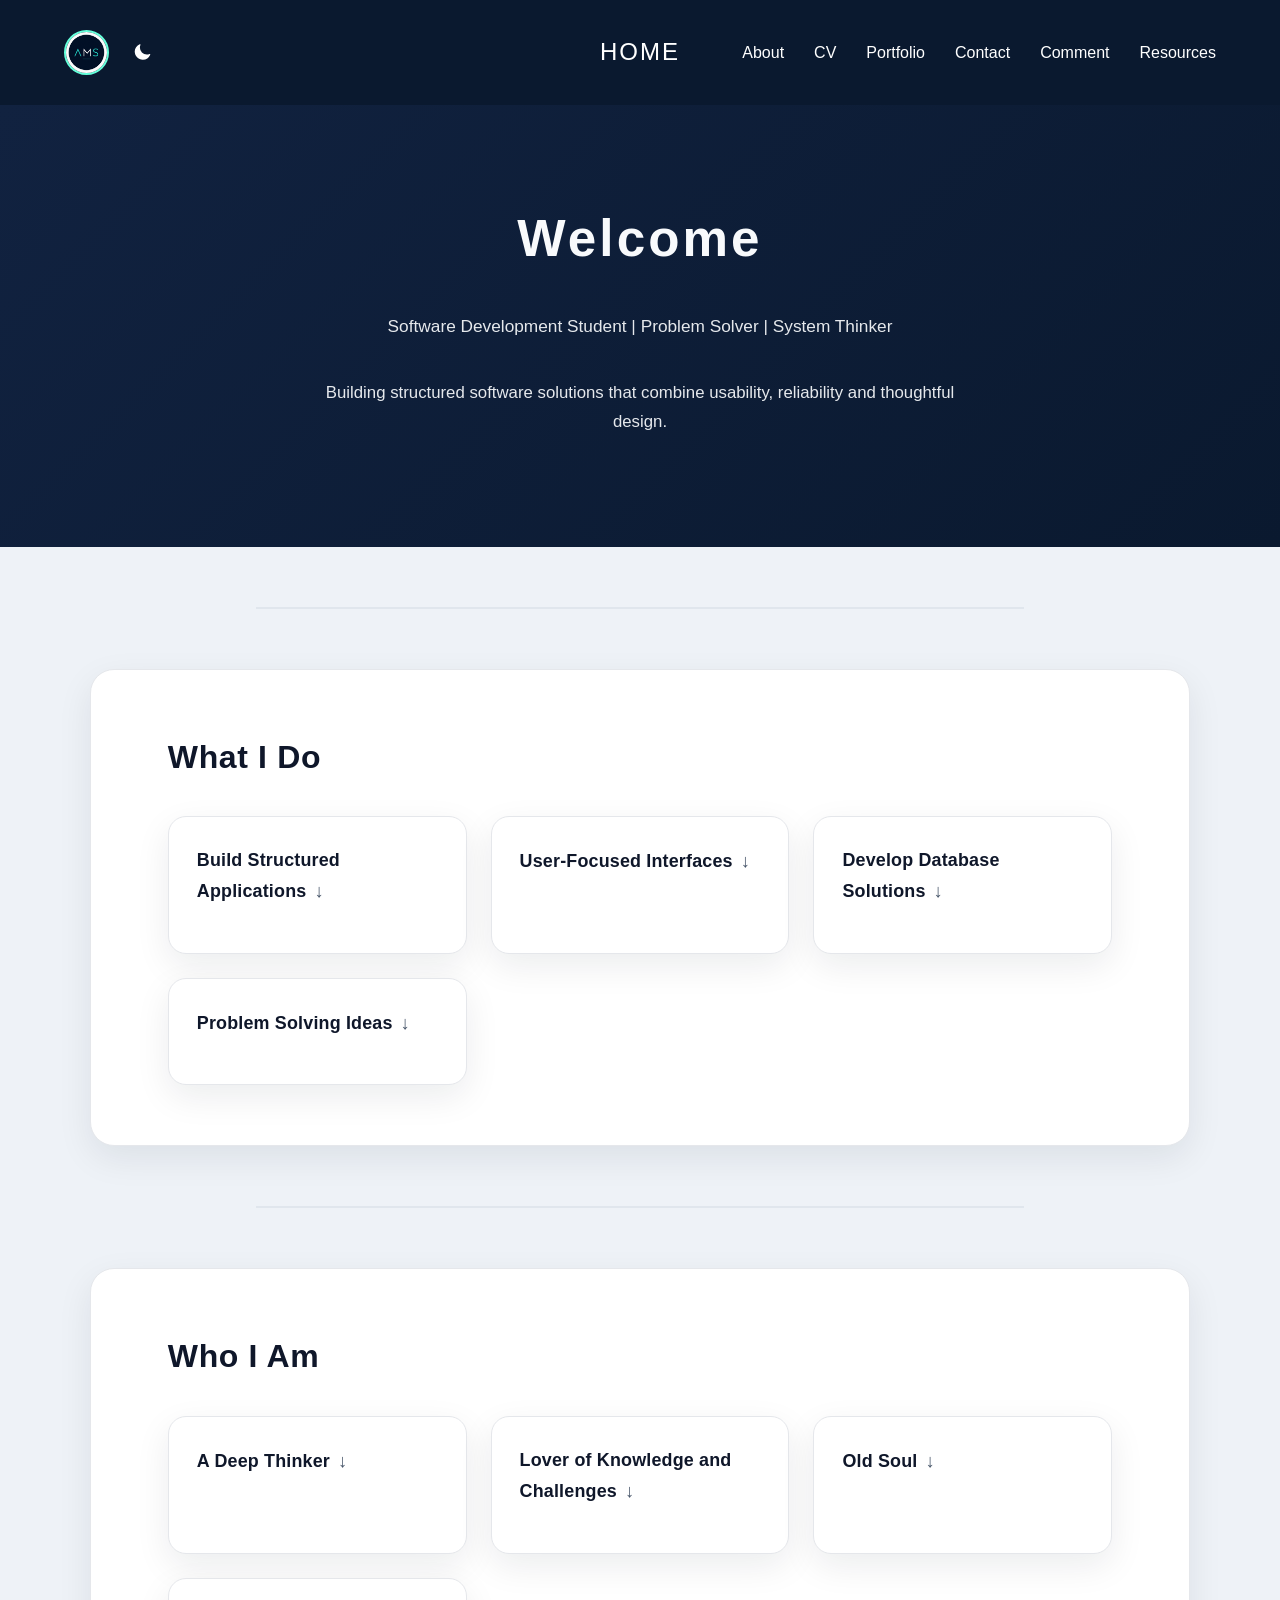
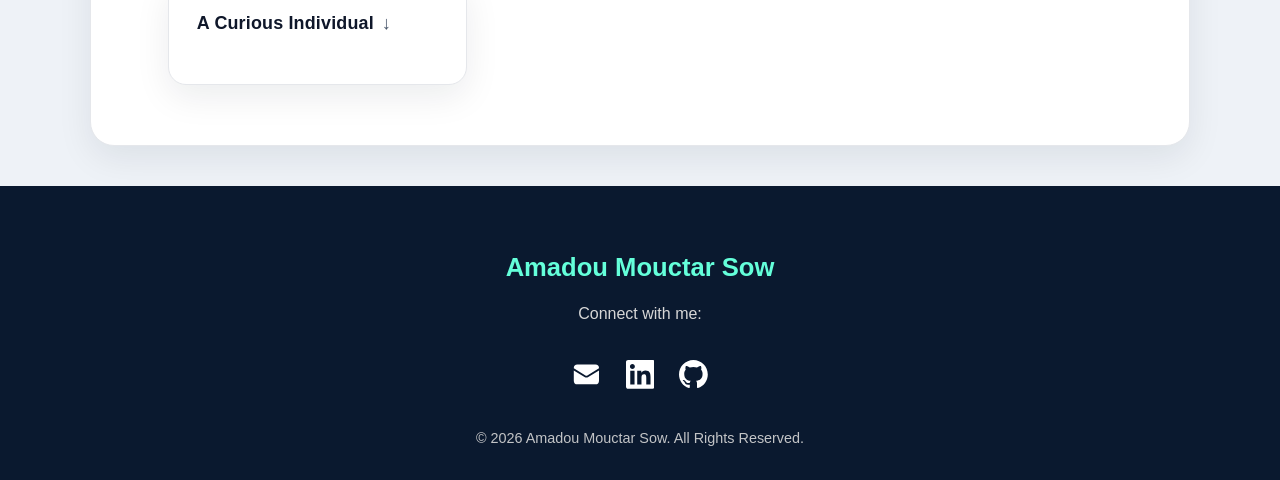
==== commit d6218d3d: "Remove unnecessary separator in index.html (======)" ====
--- a/index.html
+++ b/index.html
@@ -214,7 +214,6 @@
 
 <button id="backToTop" aria-label="Back to top">↑</button>
 <!--JS files-->
-=======
 <script src="assets/index/index.js"></script>
 <script src="assets/icons/icons.js"></script>
 <script src="assets/darkmode/darkmode.js"></script>
